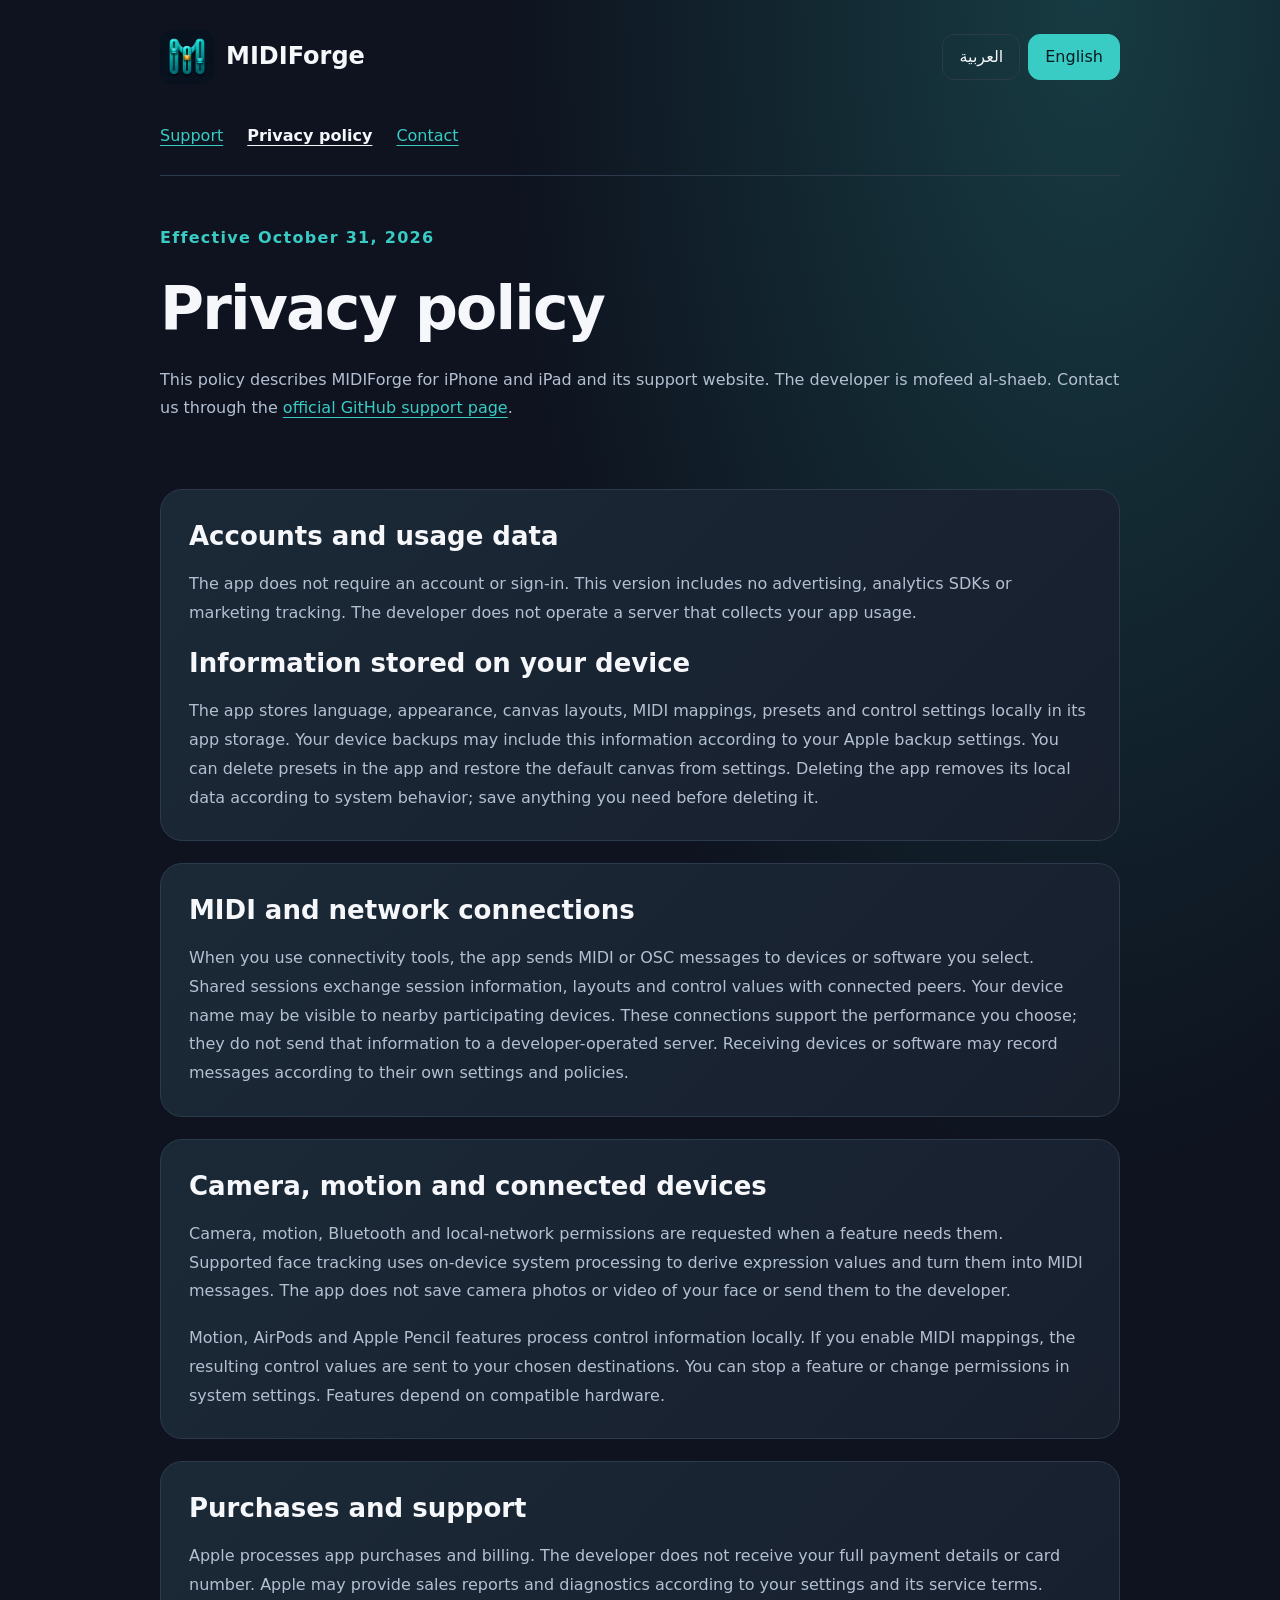
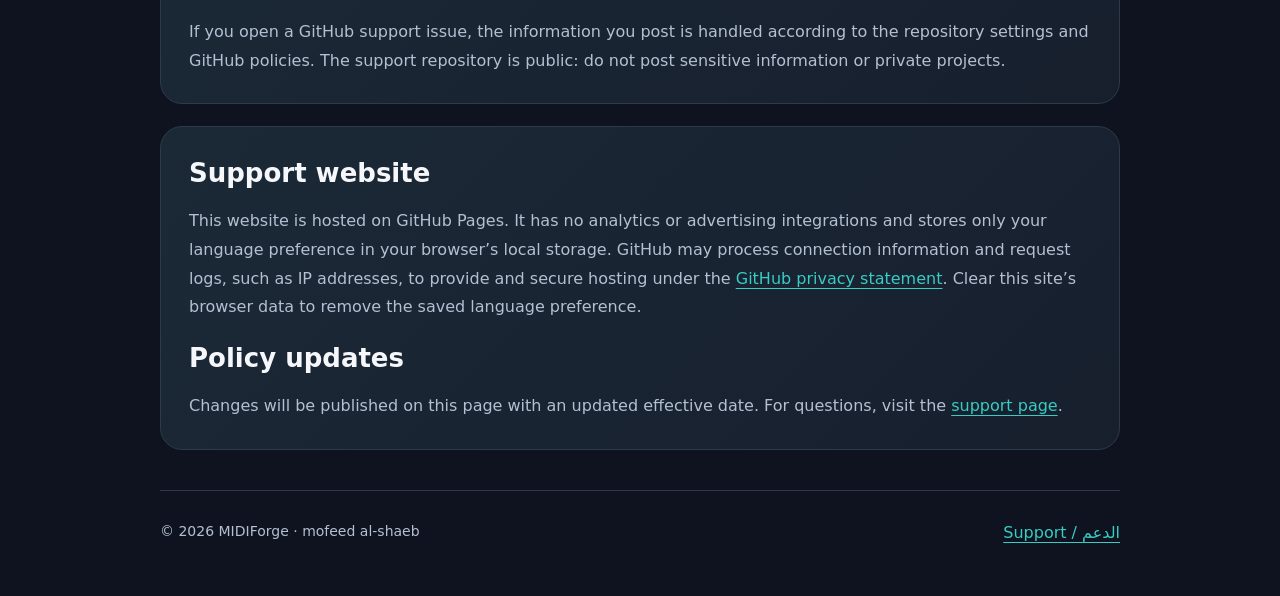
==== privacy.html @ 31d5ea7a "Publish bilingual MIDIForge support and privacy pages" ====
<!doctype html>
<html lang="ar" dir="rtl"><head><meta charset="utf-8"><meta name="viewport" content="width=device-width,initial-scale=1"><meta name="description" content="MIDIForge privacy policy: local settings, MIDI connections, camera and motion permissions, and support website hosting."><meta name="theme-color" content="#0e131f"><title>MIDIForge Privacy | خصوصية MIDIForge</title><link rel="icon" href="icon.png"><link rel="stylesheet" href="style.css"><script defer src="app.js"></script></head>
<body><a class="skip" href="#content">Skip to content / انتقل للمحتوى</a><div class="wrap"><header><a class="brand" href="./"><img src="icon.png" alt="" width="54" height="54"><span>MIDIForge</span></a><div class="languages" aria-label="Language / اللغة"><button type="button" data-set-language="ar" aria-pressed="true" lang="ar">العربية</button><button type="button" data-set-language="en" aria-pressed="false" lang="en">English</button></div></header>
<nav data-lang="ar"><a href="./">الدعم</a><a href="privacy.html" aria-current="page">سياسة الخصوصية</a><a href="https://github.com/developermof-del/midiforge-support/issues">تواصل معنا</a></nav><nav data-lang="en" hidden><a href="./">Support</a><a href="privacy.html" aria-current="page">Privacy policy</a><a href="https://github.com/developermof-del/midiforge-support/issues">Contact</a></nav>
<main id="content"><article data-lang="ar" lang="ar"><div class="hero"><p class="eyebrow">تاريخ السريان 31 أكتوبر 2026</p><h1>سياسة الخصوصية</h1><p>توضح هذه السياسة سلوك MIDIForge لأجهزة iPhone وiPad وموقع الدعم المصاحب. المطوّر هو mofeed al-shaeb، ووسيلة التواصل هي <a href="https://github.com/developermof-del/midiforge-support/issues/new">صفحة الدعم الرسمية على GitHub</a>.</p></div>
<section class="card"><h2>حسابك وبيانات الاستخدام</h2><p>لا يتطلب التطبيق إنشاء حساب أو تسجيل الدخول. لا يتضمن هذا الإصدار إعلانات أو أدوات تحليلات أو تتبّعاً تسويقياً. لا يشغّل المطوّر خادماً لجمع استخدامك للتطبيق.</p><h2>ما يُحفظ على جهازك</h2><p>يحفظ التطبيق إعدادات اللغة والمظهر واللوحة وتعيينات MIDI والقوالب وإعدادات الأدوات محلياً في مساحة التطبيق. قد تشمل نسخة الجهاز الاحتياطية هذه البيانات وفق إعدادات Apple التي تختارها. يمكن حذف القوالب من داخل التطبيق، واستعادة اللوحة الافتراضية من الإعدادات. حذف التطبيق يزيل بياناته المحلية وفق سلوك النظام؛ احتفظ بما تحتاجه قبل الحذف.</p></section>
<section class="card"><h2>اتصالات MIDI والشبكة</h2><p>عند استخدامك أدوات الاتصال، يرسل التطبيق رسائل MIDI أو OSC إلى الأجهزة أو البرامج التي تحددها. وفي العزف المشترك يتبادل معلومات الجلسة والتخطيط وقيم الأدوات مع الأجهزة المتصلة. قد يظهر اسم الجهاز للأجهزة المشاركة القريبة. هذه الاتصالات جزء من الأداء الذي تختاره؛ لا ترسل بياناتها إلى خادم تابع للمطوّر. قد يسجل الجهاز أو البرنامج المستقبل هذه الرسائل وفق إعداداته وسياساته.</p></section>
<section class="card"><h2>الكاميرا والحركة والأجهزة المتصلة</h2><p>تُطلب أذونات الكاميرا والحركة والبلوتوث والشبكة المحلية عندما تحتاجها ميزة معينة. يستخدم تعقّب الوجه المدعوم معالجة النظام على الجهاز لاستخراج قيم التعبير وتحويلها إلى رسائل MIDI. لا يحفظ التطبيق صور الوجه أو فيديو الكاميرا، ولا يرسلها إلى المطوّر.</p><p>تعالج ميزات الحركة وAirPods وApple Pencil بيانات التحكم محلياً. عند تفعيل ربطها بـMIDI، تُرسل قيم التحكم الناتجة إلى الوجهات التي اخترتها. يمكنك إيقاف الميزة أو تغيير أذوناتها من إعدادات النظام. تعتمد الوظائف على الأجهزة المتوافقة.</p></section>
<section class="card"><h2>الشراء والدعم</h2><p>تُعالج عملية شراء التطبيق والفوترة بواسطة Apple. لا يستقبل المطوّر رقم بطاقتك أو بيانات الدفع الكاملة. قد توفّر Apple تقارير مبيعات وتشخيصات وفق إعداداتك وشروط خدماتها.</p><p>إذا فتحت طلب دعم في GitHub، فإن المعلومات التي تنشرها تصبح متاحة وفق إعدادات المستودع وسياسة GitHub. المستودع علني؛ لا ترسل معلومات حساسة أو مشاريع خاصة في الطلبات.</p></section>
<section class="card"><h2>موقع الدعم</h2><p>يُستضاف هذا الموقع على GitHub Pages. لا يحتوي الموقع على تحليلات أو وحدات إعلانية، ويحفظ اختيار اللغة فقط في التخزين المحلي لمتصفحك. قد يعالج GitHub معلومات اتصال وسجلات طلبات، مثل عنوان IP، لتقديم خدمة الاستضافة وحمايتها وفق <a href="https://docs.github.com/en/site-policy/privacy-policies/github-general-privacy-statement">سياسة خصوصية GitHub</a>. يمكنك حذف اختيار اللغة بمسح بيانات الموقع في المتصفح.</p><h2>تحديثات السياسة</h2><p>تُنشر التغييرات على هذه الصفحة مع تحديث تاريخ السريان. للاستفسارات استخدم <a href="https://github.com/developermof-del/midiforge-support/issues/new">صفحة الدعم</a>.</p></section></article>
<article data-lang="en" lang="en" hidden><div class="hero"><p class="eyebrow">Effective October 31, 2026</p><h1>Privacy policy</h1><p>This policy describes MIDIForge for iPhone and iPad and its support website. The developer is mofeed al-shaeb. Contact us through the <a href="https://github.com/developermof-del/midiforge-support/issues/new">official GitHub support page</a>.</p></div>
<section class="card"><h2>Accounts and usage data</h2><p>The app does not require an account or sign-in. This version includes no advertising, analytics SDKs or marketing tracking. The developer does not operate a server that collects your app usage.</p><h2>Information stored on your device</h2><p>The app stores language, appearance, canvas layouts, MIDI mappings, presets and control settings locally in its app storage. Your device backups may include this information according to your Apple backup settings. You can delete presets in the app and restore the default canvas from settings. Deleting the app removes its local data according to system behavior; save anything you need before deleting it.</p></section>
<section class="card"><h2>MIDI and network connections</h2><p>When you use connectivity tools, the app sends MIDI or OSC messages to devices or software you select. Shared sessions exchange session information, layouts and control values with connected peers. Your device name may be visible to nearby participating devices. These connections support the performance you choose; they do not send that information to a developer-operated server. Receiving devices or software may record messages according to their own settings and policies.</p></section>
<section class="card"><h2>Camera, motion and connected devices</h2><p>Camera, motion, Bluetooth and local-network permissions are requested when a feature needs them. Supported face tracking uses on-device system processing to derive expression values and turn them into MIDI messages. The app does not save camera photos or video of your face or send them to the developer.</p><p>Motion, AirPods and Apple Pencil features process control information locally. If you enable MIDI mappings, the resulting control values are sent to your chosen destinations. You can stop a feature or change permissions in system settings. Features depend on compatible hardware.</p></section>
<section class="card"><h2>Purchases and support</h2><p>Apple processes app purchases and billing. The developer does not receive your full payment details or card number. Apple may provide sales reports and diagnostics according to your settings and its service terms.</p><p>If you open a GitHub support issue, the information you post is handled according to the repository settings and GitHub policies. The support repository is public: do not post sensitive information or private projects.</p></section>
<section class="card"><h2>Support website</h2><p>This website is hosted on GitHub Pages. It has no analytics or advertising integrations and stores only your language preference in your browser’s local storage. GitHub may process connection information and request logs, such as IP addresses, to provide and secure hosting under the <a href="https://docs.github.com/en/site-policy/privacy-policies/github-general-privacy-statement">GitHub privacy statement</a>. Clear this site’s browser data to remove the saved language preference.</p><h2>Policy updates</h2><p>Changes will be published on this page with an updated effective date. For questions, visit the <a href="https://github.com/developermof-del/midiforge-support/issues/new">support page</a>.</p></section></article></main>
<footer><p>© 2026 MIDIForge · mofeed al-shaeb</p><a href="./">Support / الدعم</a></footer></div></body></html>
---- style.css ----
:root{color-scheme:dark;--bg:#0e131f;--surface:#171f2d;--line:#2c3a4c;--text:#f5f7fb;--muted:#b4c0d2;--accent:#38ccc4;--amber:#f0bd61;font-family:system-ui,-apple-system,BlinkMacSystemFont,'Segoe UI',sans-serif;line-height:1.8;background:var(--bg);color:var(--text)}*{box-sizing:border-box}body{margin:0;background:radial-gradient(ellipse at 85% 0%,#173b42 0,transparent 38%)}a{color:var(--accent);text-underline-offset:4px}a:hover{color:#9ef6ec}a:focus-visible,button:focus-visible,summary:focus-visible{outline:3px solid var(--amber);outline-offset:5px}button{font:inherit;color:var(--text);background:transparent;border:1px solid var(--line);border-radius:12px;padding:8px 16px;min-height:44px;cursor:pointer}button[aria-pressed=true]{background:var(--accent);color:#071b21;border-color:var(--accent)}[hidden]{display:none!important}.wrap{width:min(960px,100% - 40px);margin-inline:auto}header{display:flex;justify-content:space-between;align-items:center;gap:20px;padding-block:30px;flex-wrap:wrap}.brand{display:flex;align-items:center;gap:12px;font-weight:800;font-size:24px;text-decoration:none;color:var(--text)}.brand img{width:54px;height:54px;border-radius:13px}.languages{display:flex;gap:8px}.skip{position:absolute;top:-100px;padding:12px;background:var(--surface);z-index:9}.skip:focus{top:8px}nav{display:flex;gap:24px;padding-block:8px 24px;border-bottom:1px solid var(--line)}nav a[aria-current=page]{color:var(--text);font-weight:700}.hero{padding-block:48px 26px}h1{font-size:clamp(36px,6vw,60px);line-height:1.25;letter-spacing:-.03em;margin:8px 0 20px}h2{font-size:26px;line-height:1.45;margin:0 0 14px}h3{font-size:20px;margin:20px 0 8px}p{margin:0 0 18px;color:var(--muted)}.eyebrow{color:var(--accent);font-weight:700;letter-spacing:.08em}.card{background:linear-gradient(135deg,#1b2937,var(--surface));border:1px solid var(--line);border-radius:22px;padding:28px;margin-block:22px}.card p:last-child{margin-bottom:0}ul,ol{padding-inline-start:24px;color:var(--muted)}li{margin-block:10px}.callout{border-inline-start:3px solid var(--amber);padding-inline-start:18px}.action{display:inline-block;background:var(--accent);color:#061c21;font-weight:700;text-decoration:none;padding:12px 22px;border-radius:12px;margin-top:8px}.action:hover{background:#9ef6ec;color:#061c21}.label{font-size:14px;color:var(--muted)}footer{border-top:1px solid var(--line);margin-top:40px;padding-block:28px 48px;display:flex;justify-content:space-between;gap:20px;flex-wrap:wrap}footer p{font-size:14px;margin:0}code{font-family:ui-monospace,monospace;color:var(--text);background:#0e131f;border-radius:5px;padding:1px 5px}@media(max-width:540px){.wrap{width:calc(100% - 28px)}header{padding-block:20px;gap:14px}.brand{font-size:21px}.brand img{width:44px;height:44px}.card{padding:20px}.hero{padding-top:30px}.languages button{padding-inline:12px}nav{gap:18px}}@media(prefers-reduced-motion:reduce){*{scroll-behavior:auto!important}}
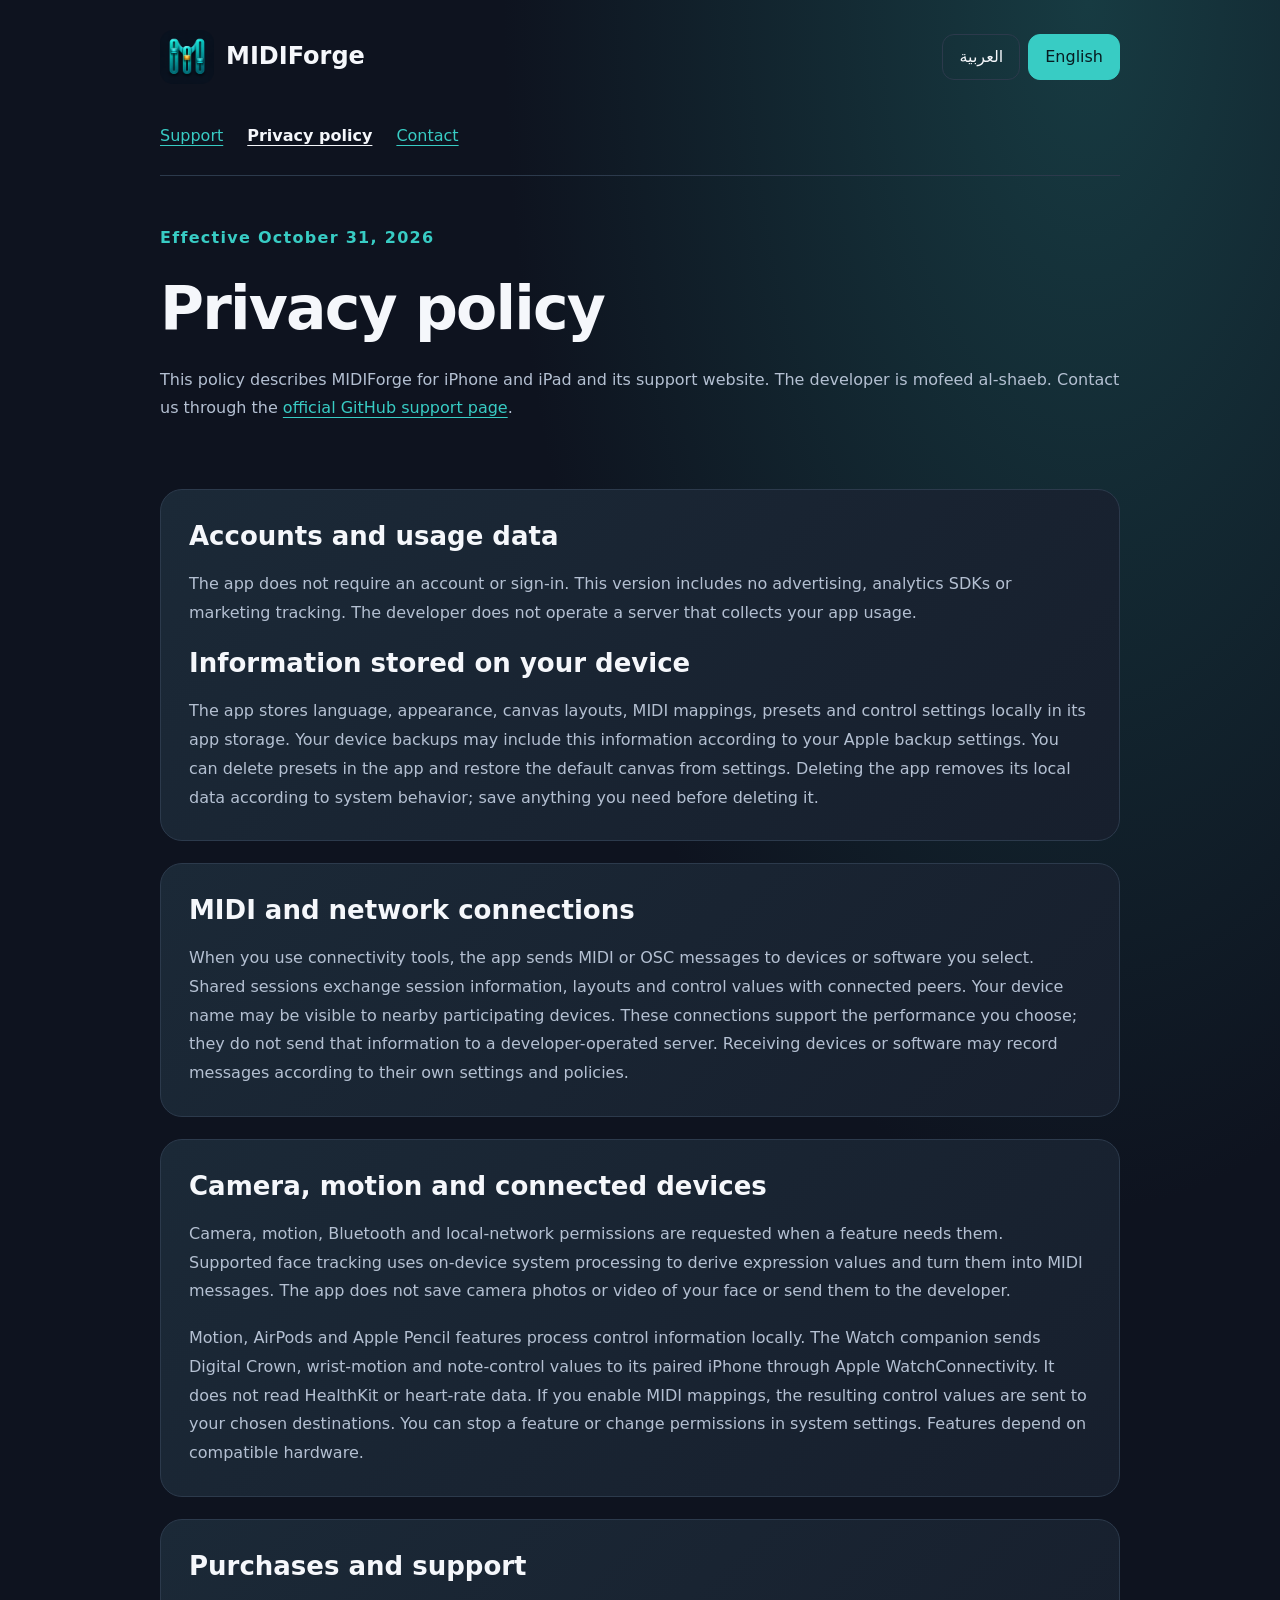
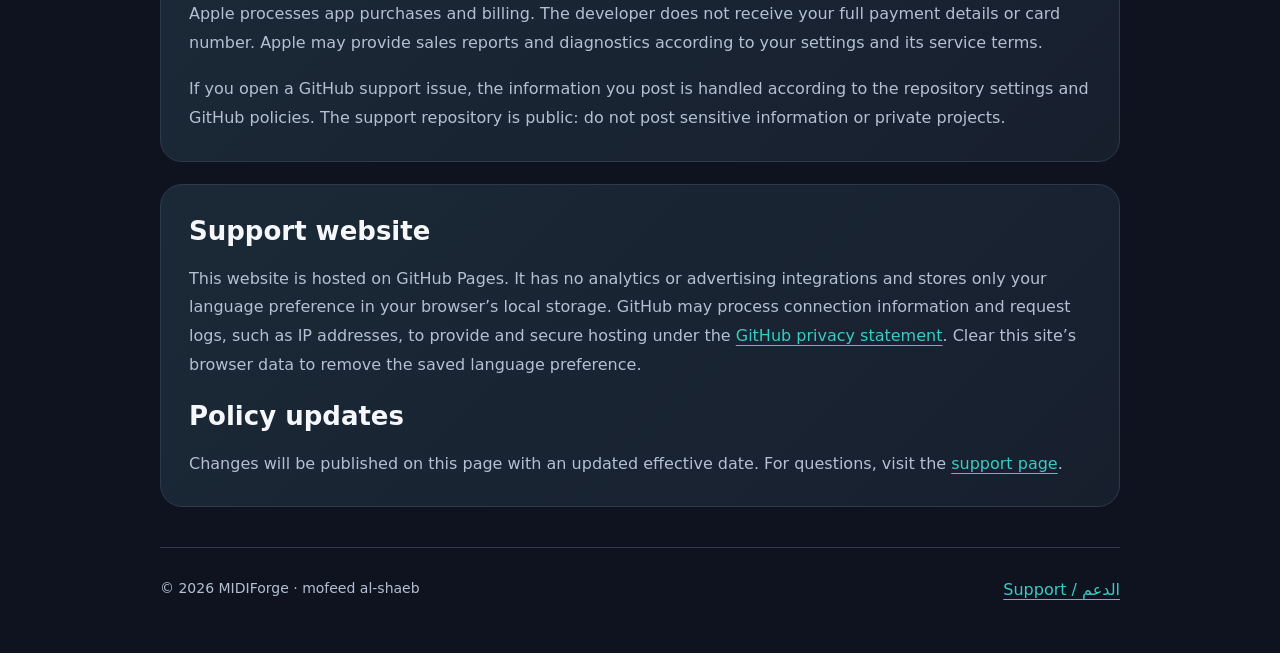
==== commit 3a2218fd: "Document Apple Watch, Pencil and AirPods setup for build 3" ====
--- a/privacy.html
+++ b/privacy.html
@@ -5,13 +5,13 @@
 <main id="content"><article data-lang="ar" lang="ar"><div class="hero"><p class="eyebrow">تاريخ السريان 31 أكتوبر 2026</p><h1>سياسة الخصوصية</h1><p>توضح هذه السياسة سلوك MIDIForge لأجهزة iPhone وiPad وموقع الدعم المصاحب. المطوّر هو mofeed al-shaeb، ووسيلة التواصل هي <a href="https://github.com/developermof-del/midiforge-support/issues/new">صفحة الدعم الرسمية على GitHub</a>.</p></div>
 <section class="card"><h2>حسابك وبيانات الاستخدام</h2><p>لا يتطلب التطبيق إنشاء حساب أو تسجيل الدخول. لا يتضمن هذا الإصدار إعلانات أو أدوات تحليلات أو تتبّعاً تسويقياً. لا يشغّل المطوّر خادماً لجمع استخدامك للتطبيق.</p><h2>ما يُحفظ على جهازك</h2><p>يحفظ التطبيق إعدادات اللغة والمظهر واللوحة وتعيينات MIDI والقوالب وإعدادات الأدوات محلياً في مساحة التطبيق. قد تشمل نسخة الجهاز الاحتياطية هذه البيانات وفق إعدادات Apple التي تختارها. يمكن حذف القوالب من داخل التطبيق، واستعادة اللوحة الافتراضية من الإعدادات. حذف التطبيق يزيل بياناته المحلية وفق سلوك النظام؛ احتفظ بما تحتاجه قبل الحذف.</p></section>
 <section class="card"><h2>اتصالات MIDI والشبكة</h2><p>عند استخدامك أدوات الاتصال، يرسل التطبيق رسائل MIDI أو OSC إلى الأجهزة أو البرامج التي تحددها. وفي العزف المشترك يتبادل معلومات الجلسة والتخطيط وقيم الأدوات مع الأجهزة المتصلة. قد يظهر اسم الجهاز للأجهزة المشاركة القريبة. هذه الاتصالات جزء من الأداء الذي تختاره؛ لا ترسل بياناتها إلى خادم تابع للمطوّر. قد يسجل الجهاز أو البرنامج المستقبل هذه الرسائل وفق إعداداته وسياساته.</p></section>
-<section class="card"><h2>الكاميرا والحركة والأجهزة المتصلة</h2><p>تُطلب أذونات الكاميرا والحركة والبلوتوث والشبكة المحلية عندما تحتاجها ميزة معينة. يستخدم تعقّب الوجه المدعوم معالجة النظام على الجهاز لاستخراج قيم التعبير وتحويلها إلى رسائل MIDI. لا يحفظ التطبيق صور الوجه أو فيديو الكاميرا، ولا يرسلها إلى المطوّر.</p><p>تعالج ميزات الحركة وAirPods وApple Pencil بيانات التحكم محلياً. عند تفعيل ربطها بـMIDI، تُرسل قيم التحكم الناتجة إلى الوجهات التي اخترتها. يمكنك إيقاف الميزة أو تغيير أذوناتها من إعدادات النظام. تعتمد الوظائف على الأجهزة المتوافقة.</p></section>
+<section class="card"><h2>الكاميرا والحركة والأجهزة المتصلة</h2><p>تُطلب أذونات الكاميرا والحركة والبلوتوث والشبكة المحلية عندما تحتاجها ميزة معينة. يستخدم تعقّب الوجه المدعوم معالجة النظام على الجهاز لاستخراج قيم التعبير وتحويلها إلى رسائل MIDI. لا يحفظ التطبيق صور الوجه أو فيديو الكاميرا، ولا يرسلها إلى المطوّر.</p><p>تعالج ميزات الحركة وAirPods وApple Pencil بيانات التحكم محلياً. يرسل تطبيق الساعة قيم التاج الرقمي وحركة المعصم والتحكم بالنغمات إلى الآيفون المقترن عبر WatchConnectivity من Apple. لا يقرأ بيانات HealthKit أو نبض القلب. عند تفعيل ربطها بـMIDI، تُرسل قيم التحكم الناتجة إلى الوجهات التي اخترتها. يمكنك إيقاف الميزة أو تغيير أذوناتها من إعدادات النظام. تعتمد الوظائف على الأجهزة المتوافقة.</p></section>
 <section class="card"><h2>الشراء والدعم</h2><p>تُعالج عملية شراء التطبيق والفوترة بواسطة Apple. لا يستقبل المطوّر رقم بطاقتك أو بيانات الدفع الكاملة. قد توفّر Apple تقارير مبيعات وتشخيصات وفق إعداداتك وشروط خدماتها.</p><p>إذا فتحت طلب دعم في GitHub، فإن المعلومات التي تنشرها تصبح متاحة وفق إعدادات المستودع وسياسة GitHub. المستودع علني؛ لا ترسل معلومات حساسة أو مشاريع خاصة في الطلبات.</p></section>
 <section class="card"><h2>موقع الدعم</h2><p>يُستضاف هذا الموقع على GitHub Pages. لا يحتوي الموقع على تحليلات أو وحدات إعلانية، ويحفظ اختيار اللغة فقط في التخزين المحلي لمتصفحك. قد يعالج GitHub معلومات اتصال وسجلات طلبات، مثل عنوان IP، لتقديم خدمة الاستضافة وحمايتها وفق <a href="https://docs.github.com/en/site-policy/privacy-policies/github-general-privacy-statement">سياسة خصوصية GitHub</a>. يمكنك حذف اختيار اللغة بمسح بيانات الموقع في المتصفح.</p><h2>تحديثات السياسة</h2><p>تُنشر التغييرات على هذه الصفحة مع تحديث تاريخ السريان. للاستفسارات استخدم <a href="https://github.com/developermof-del/midiforge-support/issues/new">صفحة الدعم</a>.</p></section></article>
 <article data-lang="en" lang="en" hidden><div class="hero"><p class="eyebrow">Effective October 31, 2026</p><h1>Privacy policy</h1><p>This policy describes MIDIForge for iPhone and iPad and its support website. The developer is mofeed al-shaeb. Contact us through the <a href="https://github.com/developermof-del/midiforge-support/issues/new">official GitHub support page</a>.</p></div>
 <section class="card"><h2>Accounts and usage data</h2><p>The app does not require an account or sign-in. This version includes no advertising, analytics SDKs or marketing tracking. The developer does not operate a server that collects your app usage.</p><h2>Information stored on your device</h2><p>The app stores language, appearance, canvas layouts, MIDI mappings, presets and control settings locally in its app storage. Your device backups may include this information according to your Apple backup settings. You can delete presets in the app and restore the default canvas from settings. Deleting the app removes its local data according to system behavior; save anything you need before deleting it.</p></section>
 <section class="card"><h2>MIDI and network connections</h2><p>When you use connectivity tools, the app sends MIDI or OSC messages to devices or software you select. Shared sessions exchange session information, layouts and control values with connected peers. Your device name may be visible to nearby participating devices. These connections support the performance you choose; they do not send that information to a developer-operated server. Receiving devices or software may record messages according to their own settings and policies.</p></section>
-<section class="card"><h2>Camera, motion and connected devices</h2><p>Camera, motion, Bluetooth and local-network permissions are requested when a feature needs them. Supported face tracking uses on-device system processing to derive expression values and turn them into MIDI messages. The app does not save camera photos or video of your face or send them to the developer.</p><p>Motion, AirPods and Apple Pencil features process control information locally. If you enable MIDI mappings, the resulting control values are sent to your chosen destinations. You can stop a feature or change permissions in system settings. Features depend on compatible hardware.</p></section>
+<section class="card"><h2>Camera, motion and connected devices</h2><p>Camera, motion, Bluetooth and local-network permissions are requested when a feature needs them. Supported face tracking uses on-device system processing to derive expression values and turn them into MIDI messages. The app does not save camera photos or video of your face or send them to the developer.</p><p>Motion, AirPods and Apple Pencil features process control information locally. The Watch companion sends Digital Crown, wrist-motion and note-control values to its paired iPhone through Apple WatchConnectivity. It does not read HealthKit or heart-rate data. If you enable MIDI mappings, the resulting control values are sent to your chosen destinations. You can stop a feature or change permissions in system settings. Features depend on compatible hardware.</p></section>
 <section class="card"><h2>Purchases and support</h2><p>Apple processes app purchases and billing. The developer does not receive your full payment details or card number. Apple may provide sales reports and diagnostics according to your settings and its service terms.</p><p>If you open a GitHub support issue, the information you post is handled according to the repository settings and GitHub policies. The support repository is public: do not post sensitive information or private projects.</p></section>
 <section class="card"><h2>Support website</h2><p>This website is hosted on GitHub Pages. It has no analytics or advertising integrations and stores only your language preference in your browser’s local storage. GitHub may process connection information and request logs, such as IP addresses, to provide and secure hosting under the <a href="https://docs.github.com/en/site-policy/privacy-policies/github-general-privacy-statement">GitHub privacy statement</a>. Clear this site’s browser data to remove the saved language preference.</p><h2>Policy updates</h2><p>Changes will be published on this page with an updated effective date. For questions, visit the <a href="https://github.com/developermof-del/midiforge-support/issues/new">support page</a>.</p></section></article></main>
 <footer><p>© 2026 MIDIForge · mofeed al-shaeb</p><a href="./">Support / الدعم</a></footer></div></body></html>
